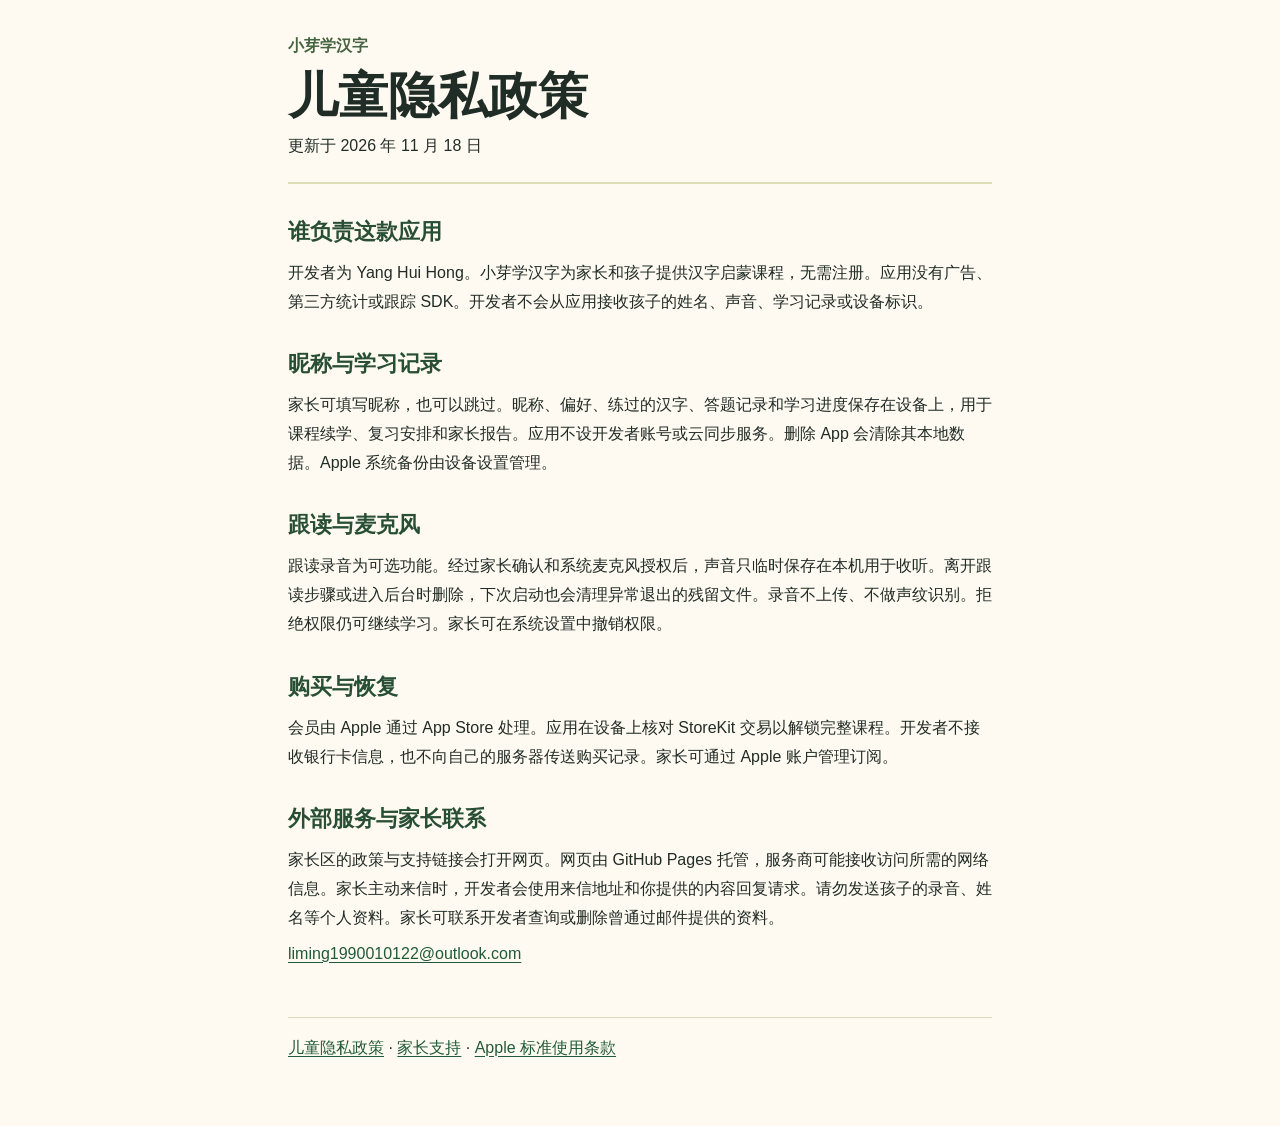
==== hanzikids/hanzikids-privacy.html @ e865000a "发布小芽学汉字家长支持和儿童隐私政策" ====
<!doctype html>
<html lang="zh-Hans"><meta charset="utf-8"><meta name="viewport" content="width=device-width,initial-scale=1"><title>小芽学汉字 · 儿童隐私政策</title><style>html{font-family:-apple-system,BlinkMacSystemFont,"PingFang SC",sans-serif;color:#202c26;background:#fffaf1;line-height:1.8}body{max-width:44rem;margin:auto;padding:2rem 1.3rem 4rem}header{border-bottom:2px solid #dddfb8;padding-bottom:1.3rem}header p{color:#476442;font-weight:600;margin:0}h1{font-size:clamp(2rem,6vw,3.1rem);margin:.3rem 0;line-height:1.25}h2{font-size:1.35rem;color:#284f36;margin:1.8rem 0 .25rem}p{margin:.45rem 0}a{color:#205a3a;text-underline-offset:.2em}footer{margin-top:3rem;padding-top:1rem;border-top:1px solid #dad8bc}</style><main><header><p>小芽学汉字</p><h1>儿童隐私政策</h1><span>更新于 2026 年 11 月 18 日</span></header>
<section><h2>谁负责这款应用</h2><p>开发者为 Yang Hui Hong。小芽学汉字为家长和孩子提供汉字启蒙课程，无需注册。应用没有广告、第三方统计或跟踪 SDK。开发者不会从应用接收孩子的姓名、声音、学习记录或设备标识。</p></section>
<section><h2>昵称与学习记录</h2><p>家长可填写昵称，也可以跳过。昵称、偏好、练过的汉字、答题记录和学习进度保存在设备上，用于课程续学、复习安排和家长报告。应用不设开发者账号或云同步服务。删除 App 会清除其本地数据。Apple 系统备份由设备设置管理。</p></section>
<section><h2>跟读与麦克风</h2><p>跟读录音为可选功能。经过家长确认和系统麦克风授权后，声音只临时保存在本机用于收听。离开跟读步骤或进入后台时删除，下次启动也会清理异常退出的残留文件。录音不上传、不做声纹识别。拒绝权限仍可继续学习。家长可在系统设置中撤销权限。</p></section>
<section><h2>购买与恢复</h2><p>会员由 Apple 通过 App Store 处理。应用在设备上核对 StoreKit 交易以解锁完整课程。开发者不接收银行卡信息，也不向自己的服务器传送购买记录。家长可通过 Apple 账户管理订阅。</p></section>
<section><h2>外部服务与家长联系</h2><p>家长区的政策与支持链接会打开网页。网页由 GitHub Pages 托管，服务商可能接收访问所需的网络信息。家长主动来信时，开发者会使用来信地址和你提供的内容回复请求。请勿发送孩子的录音、姓名等个人资料。家长可联系开发者查询或删除曾通过邮件提供的资料。</p></section>
<p><a href="mailto:liming1990010122@outlook.com">liming1990010122@outlook.com</a></p><footer><a href="hanzikids-privacy.html">儿童隐私政策</a> · <a href="hanzikids-support.html">家长支持</a> · <a href="https://www.apple.com/legal/internet-services/itunes/dev/stdeula/">Apple 标准使用条款</a></footer></main></html>
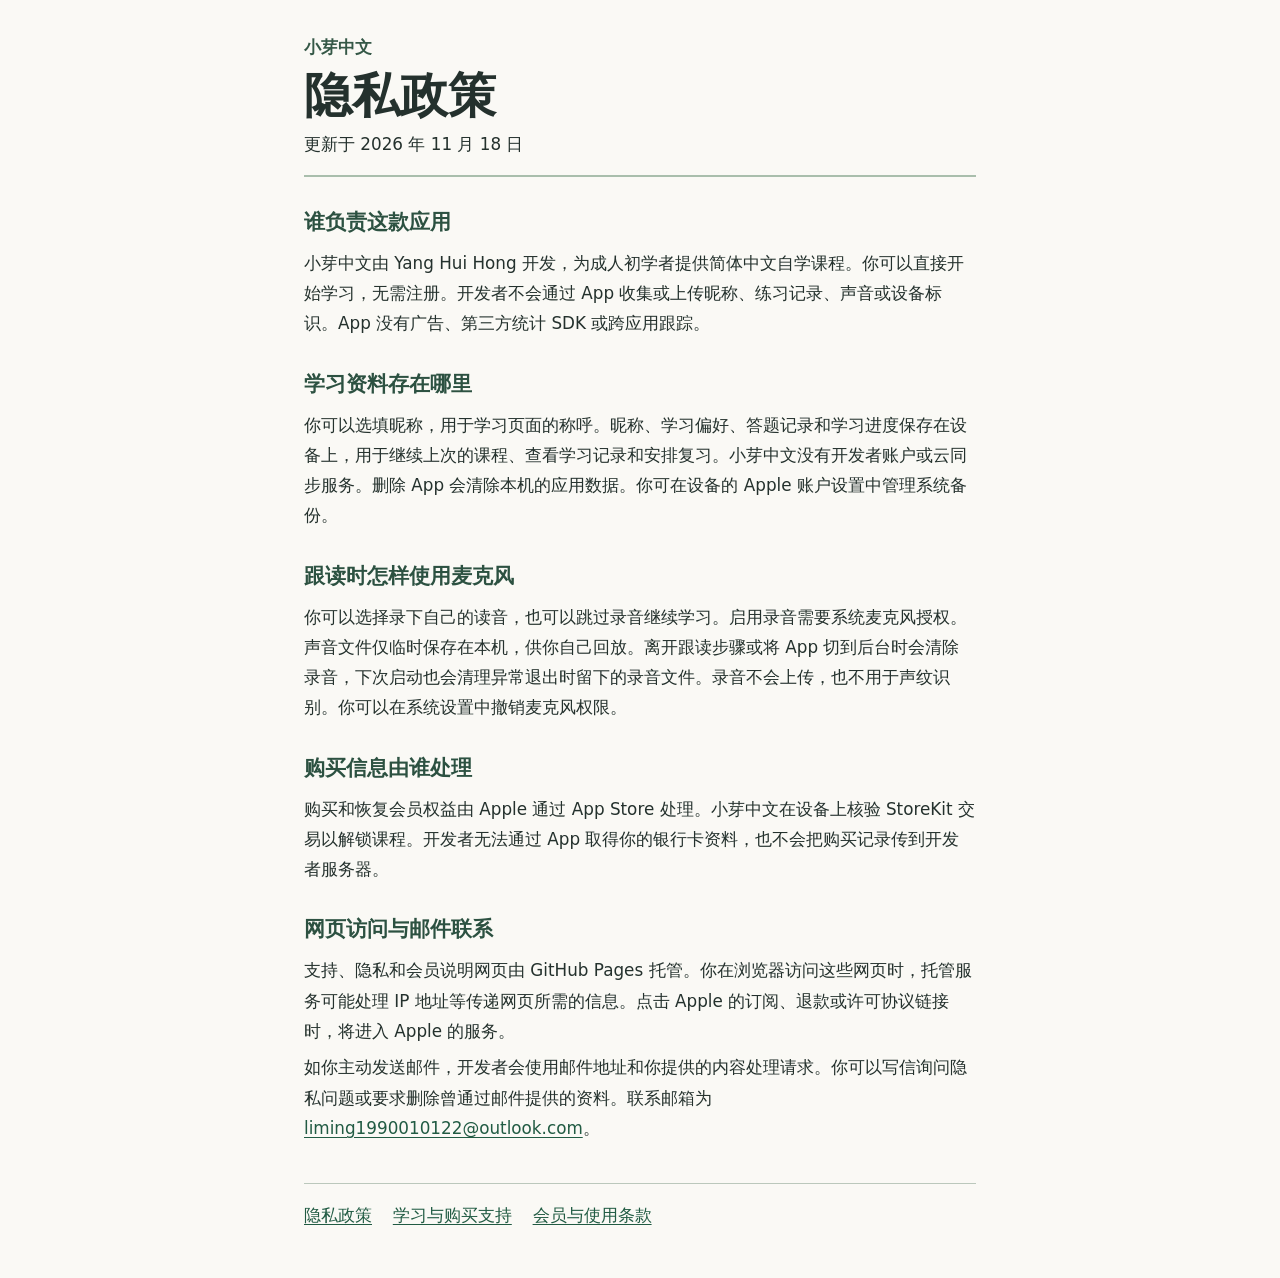
==== commit 7b2893b4: "发布小芽中文成人自学支持、隐私和会员条款" ====
--- a/hanzikids/hanzikids-privacy.html
+++ b/hanzikids/hanzikids-privacy.html
@@ -1,8 +1,59 @@
 <!doctype html>
-<html lang="zh-Hans"><meta charset="utf-8"><meta name="viewport" content="width=device-width,initial-scale=1"><title>小芽学汉字 · 儿童隐私政策</title><style>html{font-family:-apple-system,BlinkMacSystemFont,"PingFang SC",sans-serif;color:#202c26;background:#fffaf1;line-height:1.8}body{max-width:44rem;margin:auto;padding:2rem 1.3rem 4rem}header{border-bottom:2px solid #dddfb8;padding-bottom:1.3rem}header p{color:#476442;font-weight:600;margin:0}h1{font-size:clamp(2rem,6vw,3.1rem);margin:.3rem 0;line-height:1.25}h2{font-size:1.35rem;color:#284f36;margin:1.8rem 0 .25rem}p{margin:.45rem 0}a{color:#205a3a;text-underline-offset:.2em}footer{margin-top:3rem;padding-top:1rem;border-top:1px solid #dad8bc}</style><main><header><p>小芽学汉字</p><h1>儿童隐私政策</h1><span>更新于 2026 年 11 月 18 日</span></header>
-<section><h2>谁负责这款应用</h2><p>开发者为 Yang Hui Hong。小芽学汉字为家长和孩子提供汉字启蒙课程，无需注册。应用没有广告、第三方统计或跟踪 SDK。开发者不会从应用接收孩子的姓名、声音、学习记录或设备标识。</p></section>
-<section><h2>昵称与学习记录</h2><p>家长可填写昵称，也可以跳过。昵称、偏好、练过的汉字、答题记录和学习进度保存在设备上，用于课程续学、复习安排和家长报告。应用不设开发者账号或云同步服务。删除 App 会清除其本地数据。Apple 系统备份由设备设置管理。</p></section>
-<section><h2>跟读与麦克风</h2><p>跟读录音为可选功能。经过家长确认和系统麦克风授权后，声音只临时保存在本机用于收听。离开跟读步骤或进入后台时删除，下次启动也会清理异常退出的残留文件。录音不上传、不做声纹识别。拒绝权限仍可继续学习。家长可在系统设置中撤销权限。</p></section>
-<section><h2>购买与恢复</h2><p>会员由 Apple 通过 App Store 处理。应用在设备上核对 StoreKit 交易以解锁完整课程。开发者不接收银行卡信息，也不向自己的服务器传送购买记录。家长可通过 Apple 账户管理订阅。</p></section>
-<section><h2>外部服务与家长联系</h2><p>家长区的政策与支持链接会打开网页。网页由 GitHub Pages 托管，服务商可能接收访问所需的网络信息。家长主动来信时，开发者会使用来信地址和你提供的内容回复请求。请勿发送孩子的录音、姓名等个人资料。家长可联系开发者查询或删除曾通过邮件提供的资料。</p></section>
-<p><a href="mailto:liming1990010122@outlook.com">liming1990010122@outlook.com</a></p><footer><a href="hanzikids-privacy.html">儿童隐私政策</a> · <a href="hanzikids-support.html">家长支持</a> · <a href="https://www.apple.com/legal/internet-services/itunes/dev/stdeula/">Apple 标准使用条款</a></footer></main></html>
+<html lang="zh-Hans">
+<head>
+  <meta charset="utf-8">
+  <meta name="viewport" content="width=device-width, initial-scale=1">
+  <title>隐私政策 · 小芽中文</title>
+  <style>
+    :root { color-scheme: light; background: #faf9f5; color: #24312d; }
+    body { max-width: 42rem; margin: auto; padding: 2rem 1.25rem 3rem; font: 1.05rem/1.8 system-ui, sans-serif; overflow-wrap: anywhere; }
+    header { border-bottom: 2px solid #a9beac; padding-bottom: 1rem; }
+    header p { margin: 0; color: #355847; font-weight: 650; }
+    h1 { margin: .25rem 0; font-size: clamp(2rem, 7vw, 3rem); line-height: 1.22; }
+    h2 { margin: 1.7rem 0 .25rem; color: #2c5141; font-size: 1.3rem; }
+    p { margin: .4rem 0; }
+    ul { margin: .4rem 0; padding-inline-start: 1.5rem; }
+    a { color: #215b43; text-underline-offset: .2em; }
+    a:focus-visible { outline: 2px solid currentColor; outline-offset: .2rem; }
+    footer { margin-top: 2.5rem; padding-top: 1rem; border-top: 1px solid #bbc8bc; }
+    nav { display: flex; flex-wrap: wrap; gap: .45rem 1.3rem; }
+  </style>
+</head>
+<body>
+  <main>
+    <header>
+      <p>小芽中文</p>
+      <h1>隐私政策</h1>
+      <span>更新于 <time datetime="2026-11-18">2026 年 11 月 18 日</time></span>
+    </header>
+    <section>
+      <h2>谁负责这款应用</h2>
+      <p>小芽中文由 Yang Hui Hong 开发，为成人初学者提供简体中文自学课程。你可以直接开始学习，无需注册。开发者不会通过 App 收集或上传昵称、练习记录、声音或设备标识。App 没有广告、第三方统计 SDK 或跨应用跟踪。</p>
+    </section>
+    <section>
+      <h2>学习资料存在哪里</h2>
+      <p>你可以选填昵称，用于学习页面的称呼。昵称、学习偏好、答题记录和学习进度保存在设备上，用于继续上次的课程、查看学习记录和安排复习。小芽中文没有开发者账户或云同步服务。删除 App 会清除本机的应用数据。你可在设备的 Apple 账户设置中管理系统备份。</p>
+    </section>
+    <section>
+      <h2>跟读时怎样使用麦克风</h2>
+      <p>你可以选择录下自己的读音，也可以跳过录音继续学习。启用录音需要系统麦克风授权。声音文件仅临时保存在本机，供你自己回放。离开跟读步骤或将 App 切到后台时会清除录音，下次启动也会清理异常退出时留下的录音文件。录音不会上传，也不用于声纹识别。你可以在系统设置中撤销麦克风权限。</p>
+    </section>
+    <section>
+      <h2>购买信息由谁处理</h2>
+      <p>购买和恢复会员权益由 Apple 通过 App Store 处理。小芽中文在设备上核验 StoreKit 交易以解锁课程。开发者无法通过 App 取得你的银行卡资料，也不会把购买记录传到开发者服务器。</p>
+    </section>
+    <section>
+      <h2>网页访问与邮件联系</h2>
+      <p>支持、隐私和会员说明网页由 GitHub Pages 托管。你在浏览器访问这些网页时，托管服务可能处理 IP 地址等传递网页所需的信息。点击 Apple 的订阅、退款或许可协议链接时，将进入 Apple 的服务。</p>
+      <p>如你主动发送邮件，开发者会使用邮件地址和你提供的内容处理请求。你可以写信询问隐私问题或要求删除曾通过邮件提供的资料。联系邮箱为 <a href="mailto:liming1990010122@outlook.com">liming1990010122@outlook.com</a>。</p>
+    </section>
+  </main>
+  <footer>
+    <nav aria-label="相关页面">
+        <a href="hanzikids-privacy.html" aria-current="page">隐私政策</a>
+        <a href="hanzikids-support.html">学习与购买支持</a>
+        <a href="hanzikids-terms.html">会员与使用条款</a>
+    </nav>
+  </footer>
+</body>
+</html>
